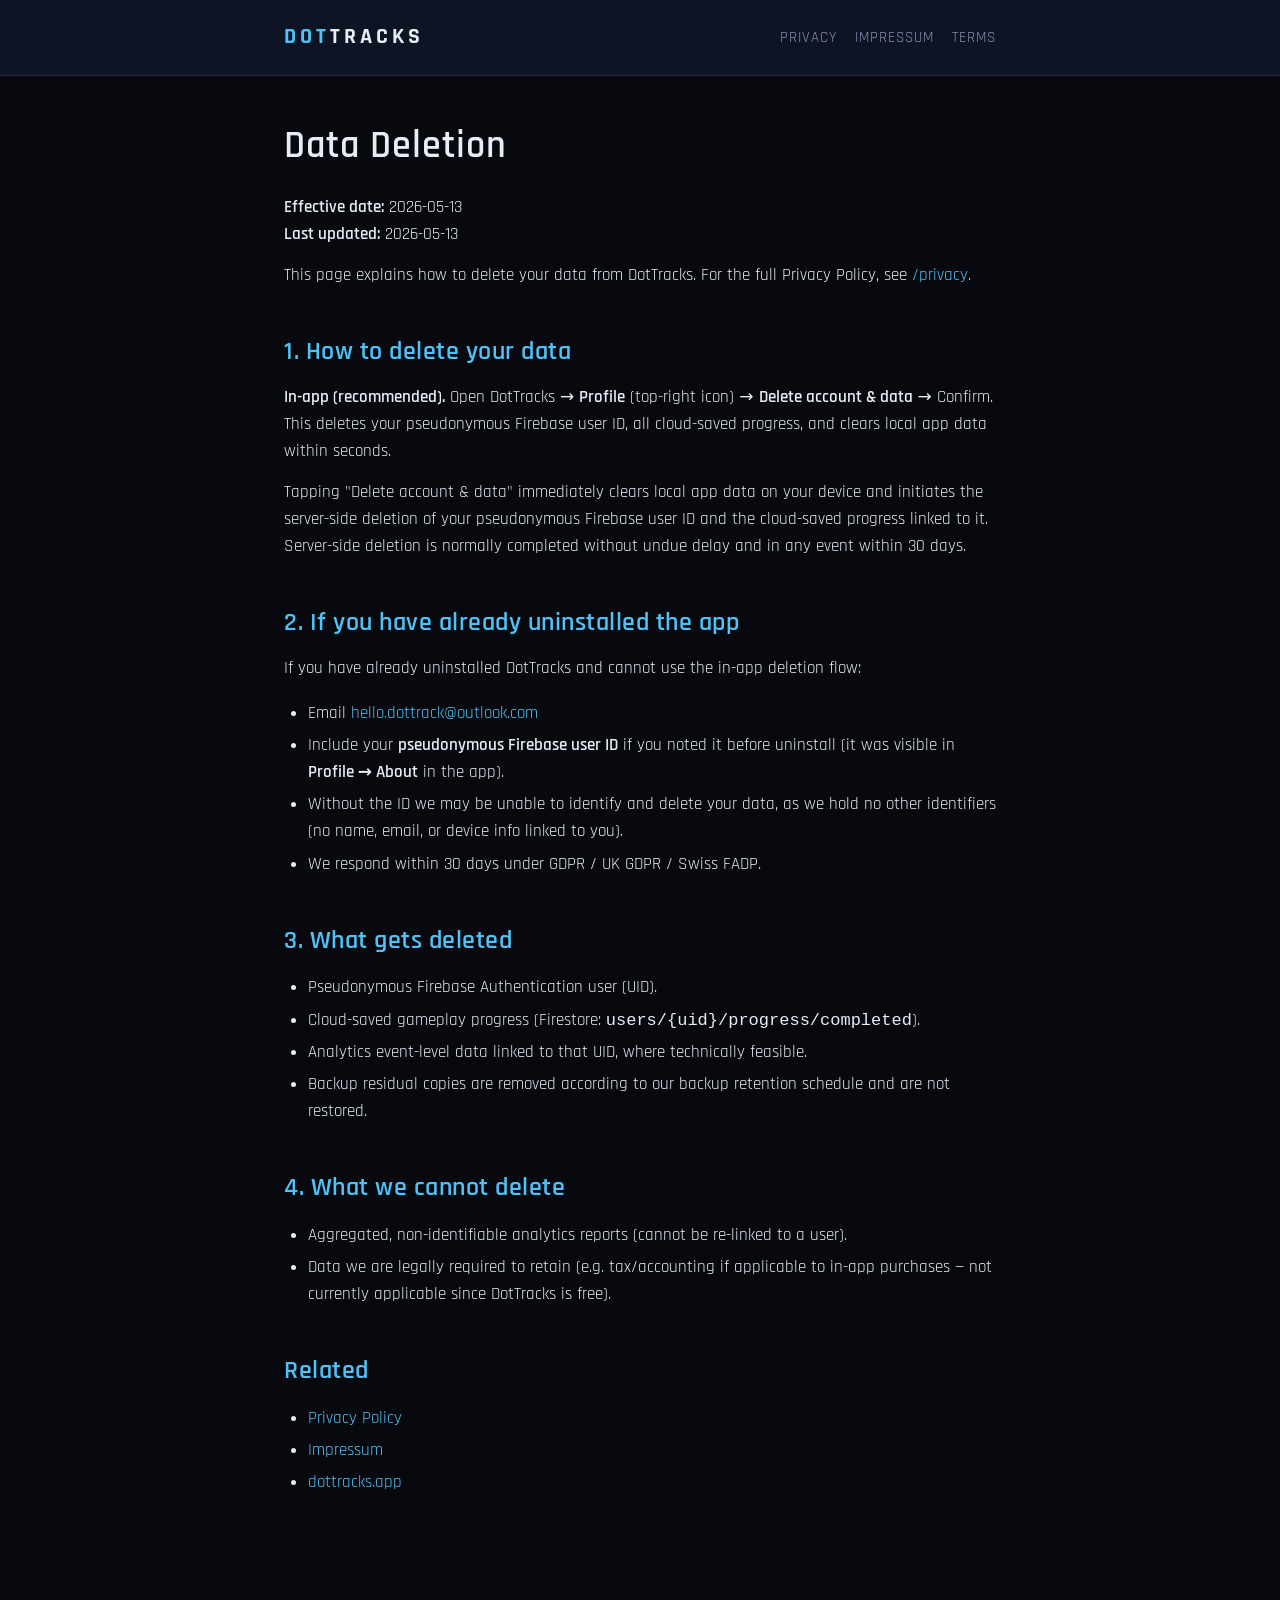
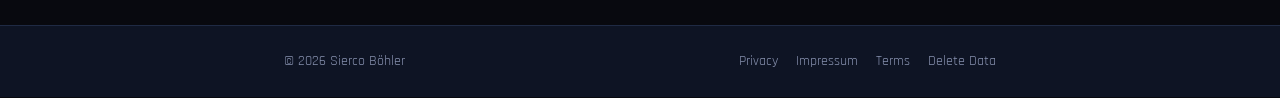
==== delete-data/index.html @ 19a8ab59 "Privacy Policy: R1-R13 final refinements + new /delete-data page - R1: Add post-uninstall email dele" ====
<!DOCTYPE html>
<html lang="en">
<head>
  <meta charset="UTF-8">
  <meta name="viewport" content="width=device-width, initial-scale=1.0">
  <title>Data Deletion — DotTracks</title>
  <meta name="description" content="How to delete your DotTracks data — in-app, post-uninstall email procedure, and what we can and cannot delete.">
  <link rel="preconnect" href="https://fonts.googleapis.com">
  <link rel="preconnect" href="https://fonts.gstatic.com" crossorigin>
  <link href="https://fonts.googleapis.com/css2?family=Rajdhani:wght@400;500;600;700&display=swap" rel="stylesheet">
  <link rel="stylesheet" href="/style.css">
</head>
<body>
  <header class="site-header">
    <div class="container">
      <a href="/" class="wordmark"><span class="accent">DOT</span>TRACKS</a>
      <nav class="nav">
        <a href="/privacy">Privacy</a>
        <a href="/impressum">Impressum</a>
        <a href="/tos">Terms</a>
      </nav>
    </div>
  </header>

  <main>
    <article class="container">
      <h1>Data Deletion</h1>

      <p><strong>Effective date:</strong> 2026-05-13<br>
      <strong>Last updated:</strong> 2026-05-13</p>

      <p>This page explains how to delete your data from DotTracks. For the
      full Privacy Policy, see <a href="/privacy">/privacy</a>.</p>

      <h2>1. How to delete your data</h2>

      <p><strong>In-app (recommended).</strong> Open DotTracks →
      <strong>Profile</strong> (top-right icon) →
      <strong>Delete account &amp; data</strong> → Confirm. This deletes your
      pseudonymous Firebase user ID, all cloud-saved progress, and clears
      local app data within seconds.</p>

      <p>Tapping "Delete account &amp; data" immediately clears local app data
      on your device and initiates the server-side deletion of your
      pseudonymous Firebase user ID and the cloud-saved progress linked to it.
      Server-side deletion is normally completed without undue delay and in
      any event within 30 days.</p>

      <h2>2. If you have already uninstalled the app</h2>

      <p>If you have already uninstalled DotTracks and cannot use the in-app
      deletion flow:</p>

      <ul>
        <li>Email <a href="mailto:hello.dottrack@outlook.com">hello.dottrack@outlook.com</a></li>
        <li>Include your <strong>pseudonymous Firebase user ID</strong> if you
        noted it before uninstall (it was visible in
        <strong>Profile → About</strong> in the app).</li>
        <li>Without the ID we may be unable to identify and delete your data,
        as we hold no other identifiers (no name, email, or device info linked
        to you).</li>
        <li>We respond within 30 days under GDPR / UK GDPR / Swiss FADP.</li>
      </ul>

      <h2>3. What gets deleted</h2>

      <ul>
        <li>Pseudonymous Firebase Authentication user (UID).</li>
        <li>Cloud-saved gameplay progress
        (Firestore: <code>users/{uid}/progress/completed</code>).</li>
        <li>Analytics event-level data linked to that UID, where technically
        feasible.</li>
        <li>Backup residual copies are removed according to our backup
        retention schedule and are not restored.</li>
      </ul>

      <h2>4. What we cannot delete</h2>

      <ul>
        <li>Aggregated, non-identifiable analytics reports (cannot be
        re-linked to a user).</li>
        <li>Data we are legally required to retain (e.g. tax/accounting if
        applicable to in-app purchases — not currently applicable since
        DotTracks is free).</li>
      </ul>

      <h2>Related</h2>

      <ul>
        <li><a href="/privacy">Privacy Policy</a></li>
        <li><a href="/impressum">Impressum</a></li>
        <li><a href="https://dottracks.app">dottracks.app</a></li>
      </ul>
    </article>
  </main>

  <footer class="site-footer">
    <div class="container">
      <div>© 2026 Sierco Böhler</div>
      <div class="footer-links">
        <a href="/privacy">Privacy</a>
        <a href="/impressum">Impressum</a>
        <a href="/tos">Terms</a>
        <a href="/delete-data">Delete Data</a>
      </div>
    </div>
  </footer>
</body>
</html>
---- style.css ----
:root {
  --bg: #08090F;
  --cell: #10182A;
  --cell-border: #1F2A44;
  --accent: #4FC3F7;
  --text: #E8ECF4;
  --muted: #8892B0;
  --success: #69F0AE;
  --panel: #0E1424;
}

* {
  box-sizing: border-box;
}

html, body {
  margin: 0;
  padding: 0;
}

body {
  font-family: 'Rajdhani', system-ui, -apple-system, sans-serif;
  background: var(--bg);
  color: var(--text);
  font-size: 17px;
  line-height: 1.6;
  -webkit-font-smoothing: antialiased;
  -moz-osx-font-smoothing: grayscale;
}

.container {
  max-width: 760px;
  margin: 0 auto;
  padding: 32px 24px;
}

/* ------------------------------------------------------------------ */
/* Header                                                              */
/* ------------------------------------------------------------------ */

.site-header {
  border-bottom: 1px solid var(--cell-border);
  background: var(--panel);
}

.site-header .container {
  display: flex;
  align-items: center;
  justify-content: space-between;
  padding-top: 20px;
  padding-bottom: 20px;
}

.wordmark {
  font-weight: 700;
  font-size: 22px;
  letter-spacing: 4px;
  color: var(--text);
  text-decoration: none;
  text-transform: uppercase;
}

.wordmark .accent {
  color: var(--accent);
}

.nav {
  display: flex;
  gap: 18px;
  font-size: 15px;
  letter-spacing: 1px;
  text-transform: uppercase;
}

.nav a {
  color: var(--muted);
  text-decoration: none;
}

.nav a:hover {
  color: var(--accent);
}

/* ------------------------------------------------------------------ */
/* Typography                                                          */
/* ------------------------------------------------------------------ */

h1, h2, h3 {
  font-weight: 600;
  line-height: 1.25;
  margin: 1.8em 0 0.6em;
}

h1 {
  font-size: 38px;
  letter-spacing: 1px;
  margin-top: 0.4em;
}

h2 {
  font-size: 26px;
  color: var(--accent);
  letter-spacing: 0.5px;
}

h3 {
  font-size: 20px;
  color: var(--text);
}

p {
  margin: 0.8em 0;
}

a {
  color: var(--accent);
  text-decoration: none;
}

a:hover {
  text-decoration: underline;
}

strong {
  color: var(--text);
  font-weight: 600;
}

ul {
  padding-left: 1.4em;
}

ul li {
  margin: 0.3em 0;
}

hr {
  border: none;
  border-top: 1px solid var(--cell-border);
  margin: 2em 0;
}

/* ------------------------------------------------------------------ */
/* Tables                                                              */
/* ------------------------------------------------------------------ */

table {
  width: 100%;
  border-collapse: collapse;
  margin: 1.2em 0;
  background: var(--cell);
  border: 1px solid var(--cell-border);
  font-size: 15px;
}

th, td {
  padding: 10px 14px;
  text-align: left;
  border-bottom: 1px solid var(--cell-border);
  vertical-align: top;
}

th {
  background: var(--panel);
  color: var(--accent);
  font-weight: 600;
  letter-spacing: 0.5px;
}

tr:nth-child(even) td {
  background: rgba(255, 255, 255, 0.02);
}

tr:last-child td {
  border-bottom: none;
}

/* ------------------------------------------------------------------ */
/* Hero (landing)                                                      */
/* ------------------------------------------------------------------ */

.hero {
  padding: 80px 24px 60px;
  text-align: center;
}

.hero h1 {
  font-size: 64px;
  letter-spacing: 6px;
  margin: 0 0 16px;
  text-transform: uppercase;
}

.hero h1 .accent {
  color: var(--accent);
}

.hero .tagline {
  font-size: 22px;
  color: var(--muted);
  letter-spacing: 1px;
  margin: 0 0 24px;
}

.hero .intro {
  max-width: 560px;
  margin: 0 auto 36px;
  color: var(--text);
}

.badge {
  display: inline-block;
  padding: 14px 28px;
  background: var(--cell);
  border: 1px solid var(--cell-border);
  border-radius: 8px;
  color: var(--muted);
  font-size: 16px;
  letter-spacing: 2px;
  text-transform: uppercase;
}

.badge .accent {
  color: var(--success);
  margin-right: 8px;
}

/* ------------------------------------------------------------------ */
/* Footer                                                              */
/* ------------------------------------------------------------------ */

.site-footer {
  border-top: 1px solid var(--cell-border);
  background: var(--panel);
  margin-top: 80px;
}

.site-footer .container {
  display: flex;
  flex-wrap: wrap;
  justify-content: space-between;
  align-items: center;
  gap: 16px;
  padding-top: 24px;
  padding-bottom: 24px;
  font-size: 14px;
  color: var(--muted);
}

.site-footer .footer-links {
  display: flex;
  gap: 18px;
}

.site-footer a {
  color: var(--muted);
}

.site-footer a:hover {
  color: var(--accent);
}

/* ------------------------------------------------------------------ */
/* Responsive                                                          */
/* ------------------------------------------------------------------ */

@media (max-width: 600px) {
  .hero {
    padding: 48px 20px 36px;
  }
  .hero h1 {
    font-size: 44px;
    letter-spacing: 4px;
  }
  .hero .tagline {
    font-size: 18px;
  }
  h1 {
    font-size: 30px;
  }
  h2 {
    font-size: 22px;
  }
  .site-header .container,
  .site-footer .container {
    flex-direction: column;
    align-items: flex-start;
  }
  .nav {
    gap: 14px;
  }
}
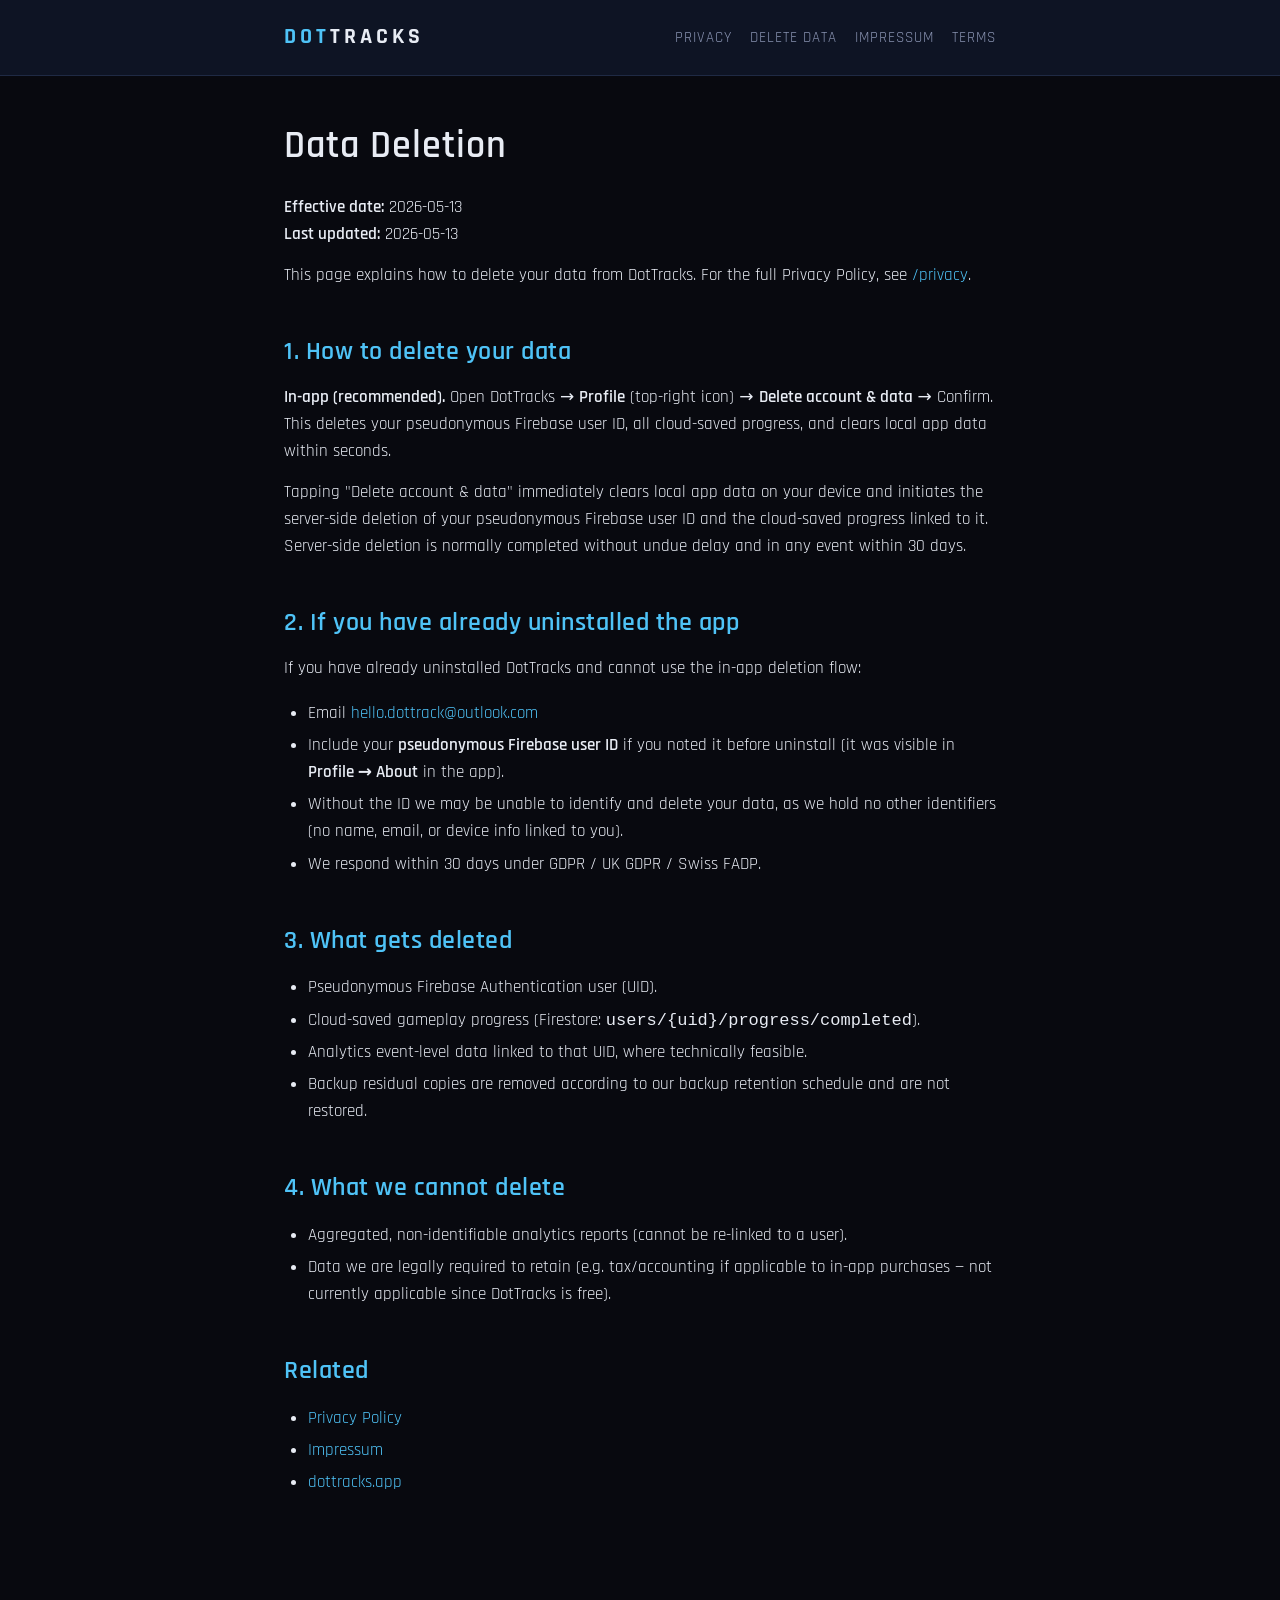
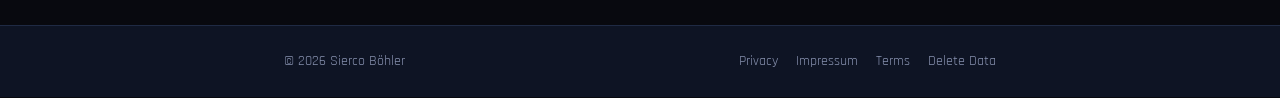
==== commit ea9a91ec: "Add Delete Data link to top nav across all pages The /delete-data page was already linked in the foo" ====
--- a/delete-data/index.html
+++ b/delete-data/index.html
@@ -16,6 +16,7 @@
       <a href="/" class="wordmark"><span class="accent">DOT</span>TRACKS</a>
       <nav class="nav">
         <a href="/privacy">Privacy</a>
+        <a href="/delete-data">Delete Data</a>
         <a href="/impressum">Impressum</a>
         <a href="/tos">Terms</a>
       </nav>
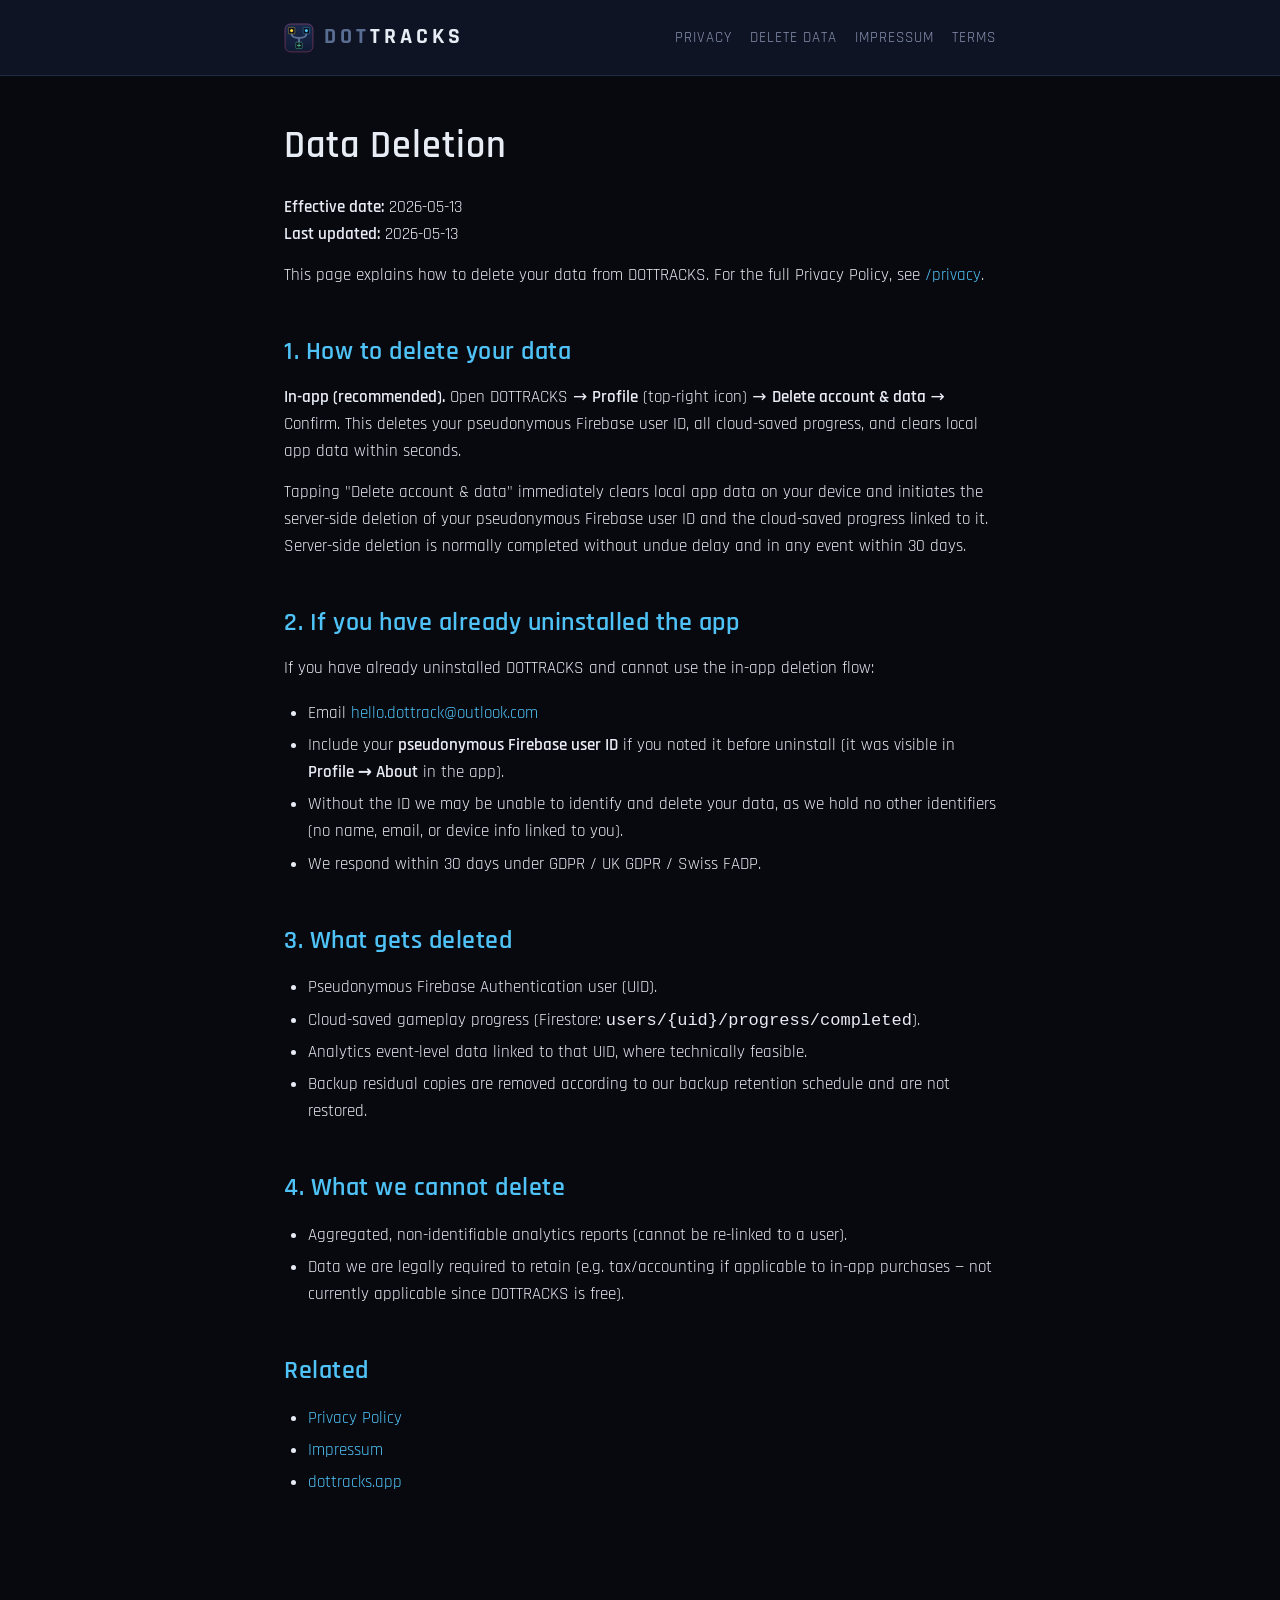
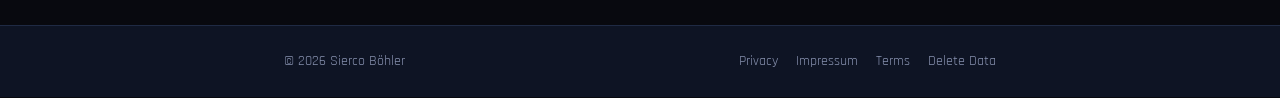
==== commit 4df9ecf8: "Logo + DOT in track-gray, all-caps brand name" ====
--- a/delete-data/index.html
+++ b/delete-data/index.html
@@ -3,8 +3,14 @@
 <head>
   <meta charset="UTF-8">
   <meta name="viewport" content="width=device-width, initial-scale=1.0">
-  <title>Data Deletion — DotTracks</title>
-  <meta name="description" content="How to delete your DotTracks data — in-app, post-uninstall email procedure, and what we can and cannot delete.">
+  <title>Data Deletion — DOTTRACKS</title>
+  <meta name="description" content="How to delete your DOTTRACKS data — in-app, post-uninstall email procedure, and what we can and cannot delete.">
+  <meta name="theme-color" content="#1B2A4E">
+  <link rel="icon" type="image/svg+xml" href="/favicon.svg">
+  <link rel="icon" type="image/png" sizes="32x32" href="/favicon-32.png">
+  <link rel="icon" type="image/png" sizes="192x192" href="/icon-192.png">
+  <link rel="icon" type="image/png" sizes="512x512" href="/icon-512.png">
+  <link rel="apple-touch-icon" sizes="180x180" href="/apple-touch-icon.png">
   <link rel="preconnect" href="https://fonts.googleapis.com">
   <link rel="preconnect" href="https://fonts.gstatic.com" crossorigin>
   <link href="https://fonts.googleapis.com/css2?family=Rajdhani:wght@400;500;600;700&display=swap" rel="stylesheet">
@@ -13,7 +19,7 @@
 <body>
   <header class="site-header">
     <div class="container">
-      <a href="/" class="wordmark"><span class="accent">DOT</span>TRACKS</a>
+      <a href="/" class="wordmark"><img src="/favicon.svg" alt="" class="wordmark-logo"><span><span class="accent">DOT</span>TRACKS</span></a>
       <nav class="nav">
         <a href="/privacy">Privacy</a>
         <a href="/delete-data">Delete Data</a>
@@ -30,12 +36,12 @@
       <p><strong>Effective date:</strong> 2026-05-13<br>
       <strong>Last updated:</strong> 2026-05-13</p>
 
-      <p>This page explains how to delete your data from DotTracks. For the
+      <p>This page explains how to delete your data from DOTTRACKS. For the
       full Privacy Policy, see <a href="/privacy">/privacy</a>.</p>
 
       <h2>1. How to delete your data</h2>
 
-      <p><strong>In-app (recommended).</strong> Open DotTracks →
+      <p><strong>In-app (recommended).</strong> Open DOTTRACKS →
       <strong>Profile</strong> (top-right icon) →
       <strong>Delete account &amp; data</strong> → Confirm. This deletes your
       pseudonymous Firebase user ID, all cloud-saved progress, and clears
@@ -49,7 +55,7 @@
 
       <h2>2. If you have already uninstalled the app</h2>
 
-      <p>If you have already uninstalled DotTracks and cannot use the in-app
+      <p>If you have already uninstalled DOTTRACKS and cannot use the in-app
       deletion flow:</p>
 
       <ul>
@@ -82,7 +88,7 @@
         re-linked to a user).</li>
         <li>Data we are legally required to retain (e.g. tax/accounting if
         applicable to in-app purchases — not currently applicable since
-        DotTracks is free).</li>
+        DOTTRACKS is free).</li>
       </ul>
 
       <h2>Related</h2>
--- a/style.css
+++ b/style.css
@@ -52,6 +52,9 @@
 }
 
 .wordmark {
+  display: inline-flex;
+  align-items: center;
+  gap: 10px;
   font-weight: 700;
   font-size: 22px;
   letter-spacing: 4px;
@@ -60,8 +63,14 @@
   text-transform: uppercase;
 }
 
+.wordmark-logo {
+  width: 30px;
+  height: 30px;
+  flex-shrink: 0;
+}
+
 .wordmark .accent {
-  color: var(--accent);
+  color: #5A6E94;
 }
 
 .nav {
@@ -192,7 +201,7 @@
 }
 
 .hero h1 .accent {
-  color: var(--accent);
+  color: #5A6E94;
 }
 
 .hero .tagline {
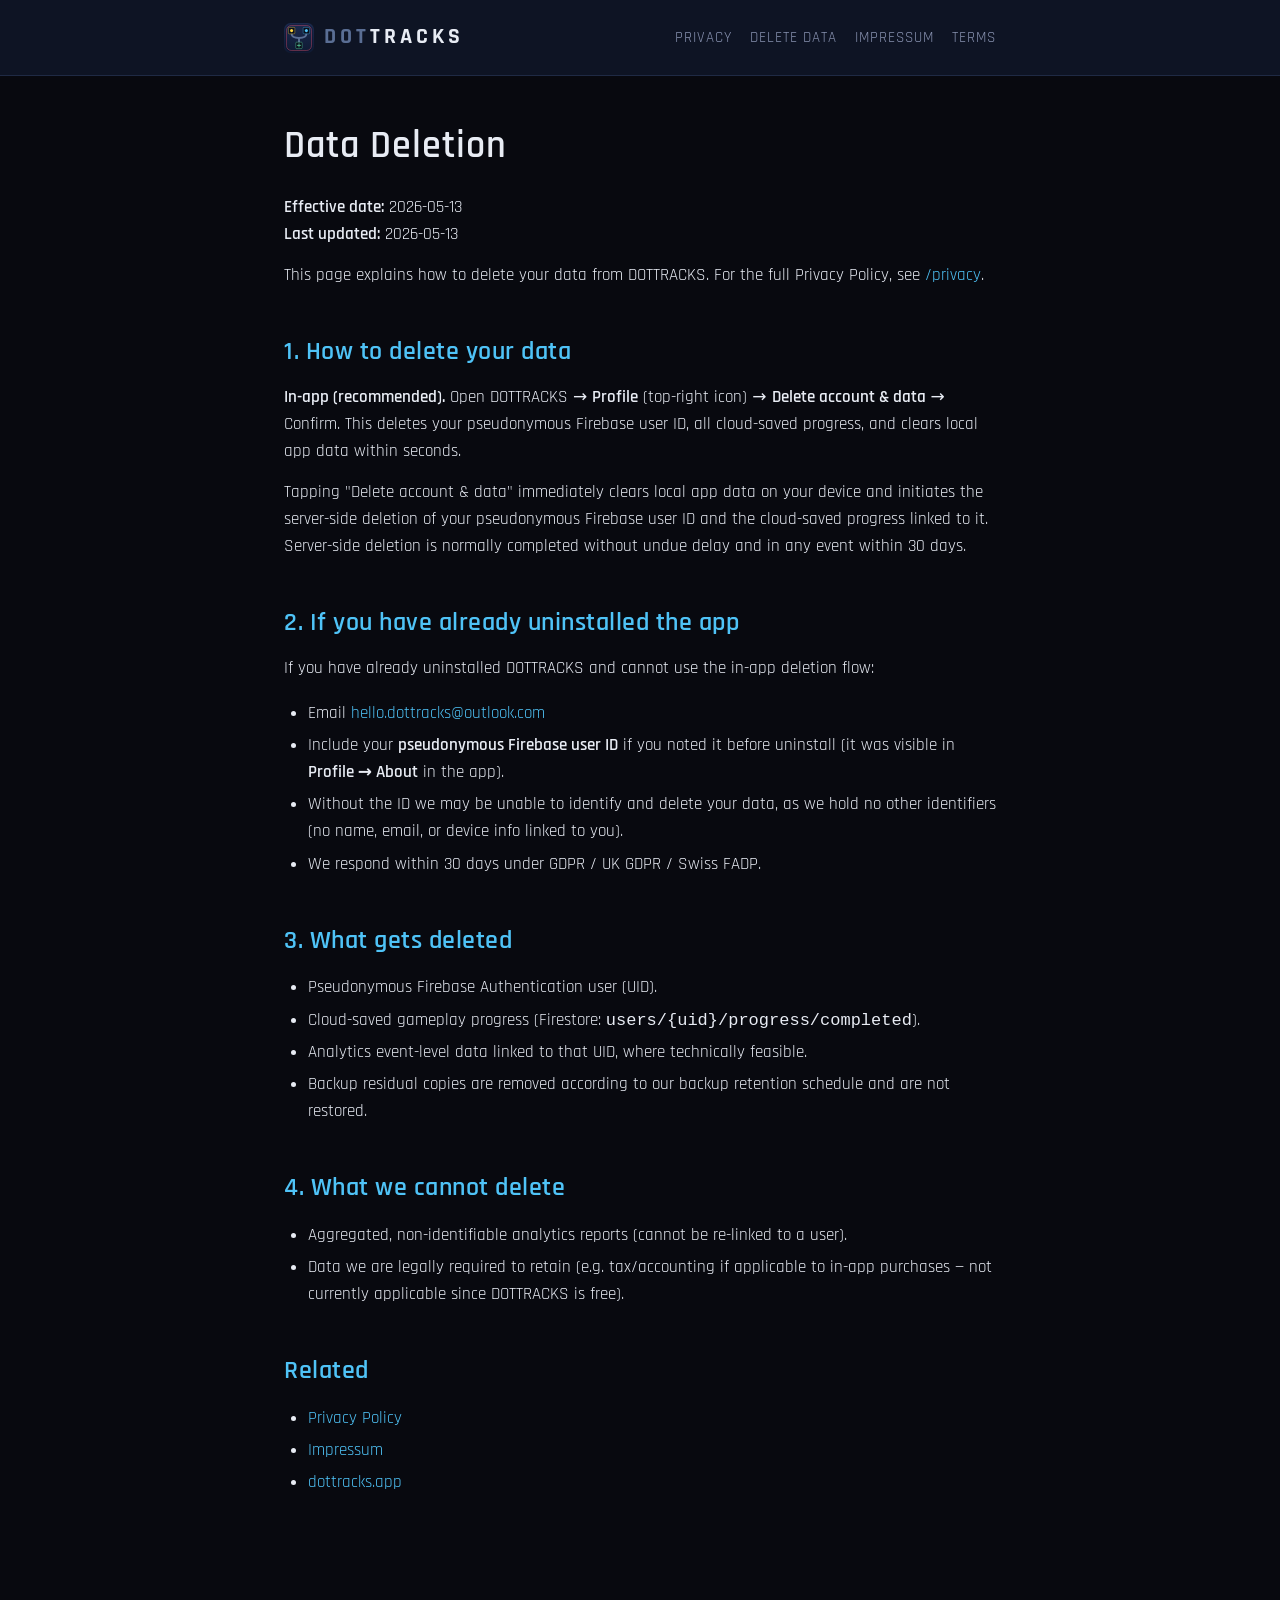
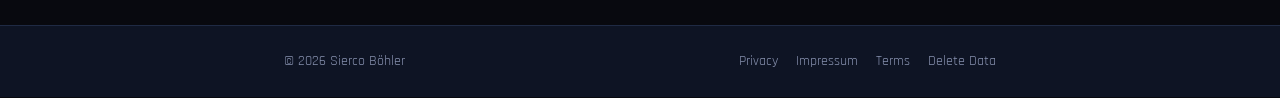
==== commit 16806b64: "Publish Terms of Service; fix contact email to hello.dottracks@outlook.com Adds full ToS (was a plac" ====
--- a/delete-data/index.html
+++ b/delete-data/index.html
@@ -59,7 +59,7 @@
       deletion flow:</p>
 
       <ul>
-        <li>Email <a href="mailto:hello.dottrack@outlook.com">hello.dottrack@outlook.com</a></li>
+        <li>Email <a href="mailto:hello.dottracks@outlook.com">hello.dottracks@outlook.com</a></li>
         <li>Include your <strong>pseudonymous Firebase user ID</strong> if you
         noted it before uninstall (it was visible in
         <strong>Profile → About</strong> in the app).</li>
